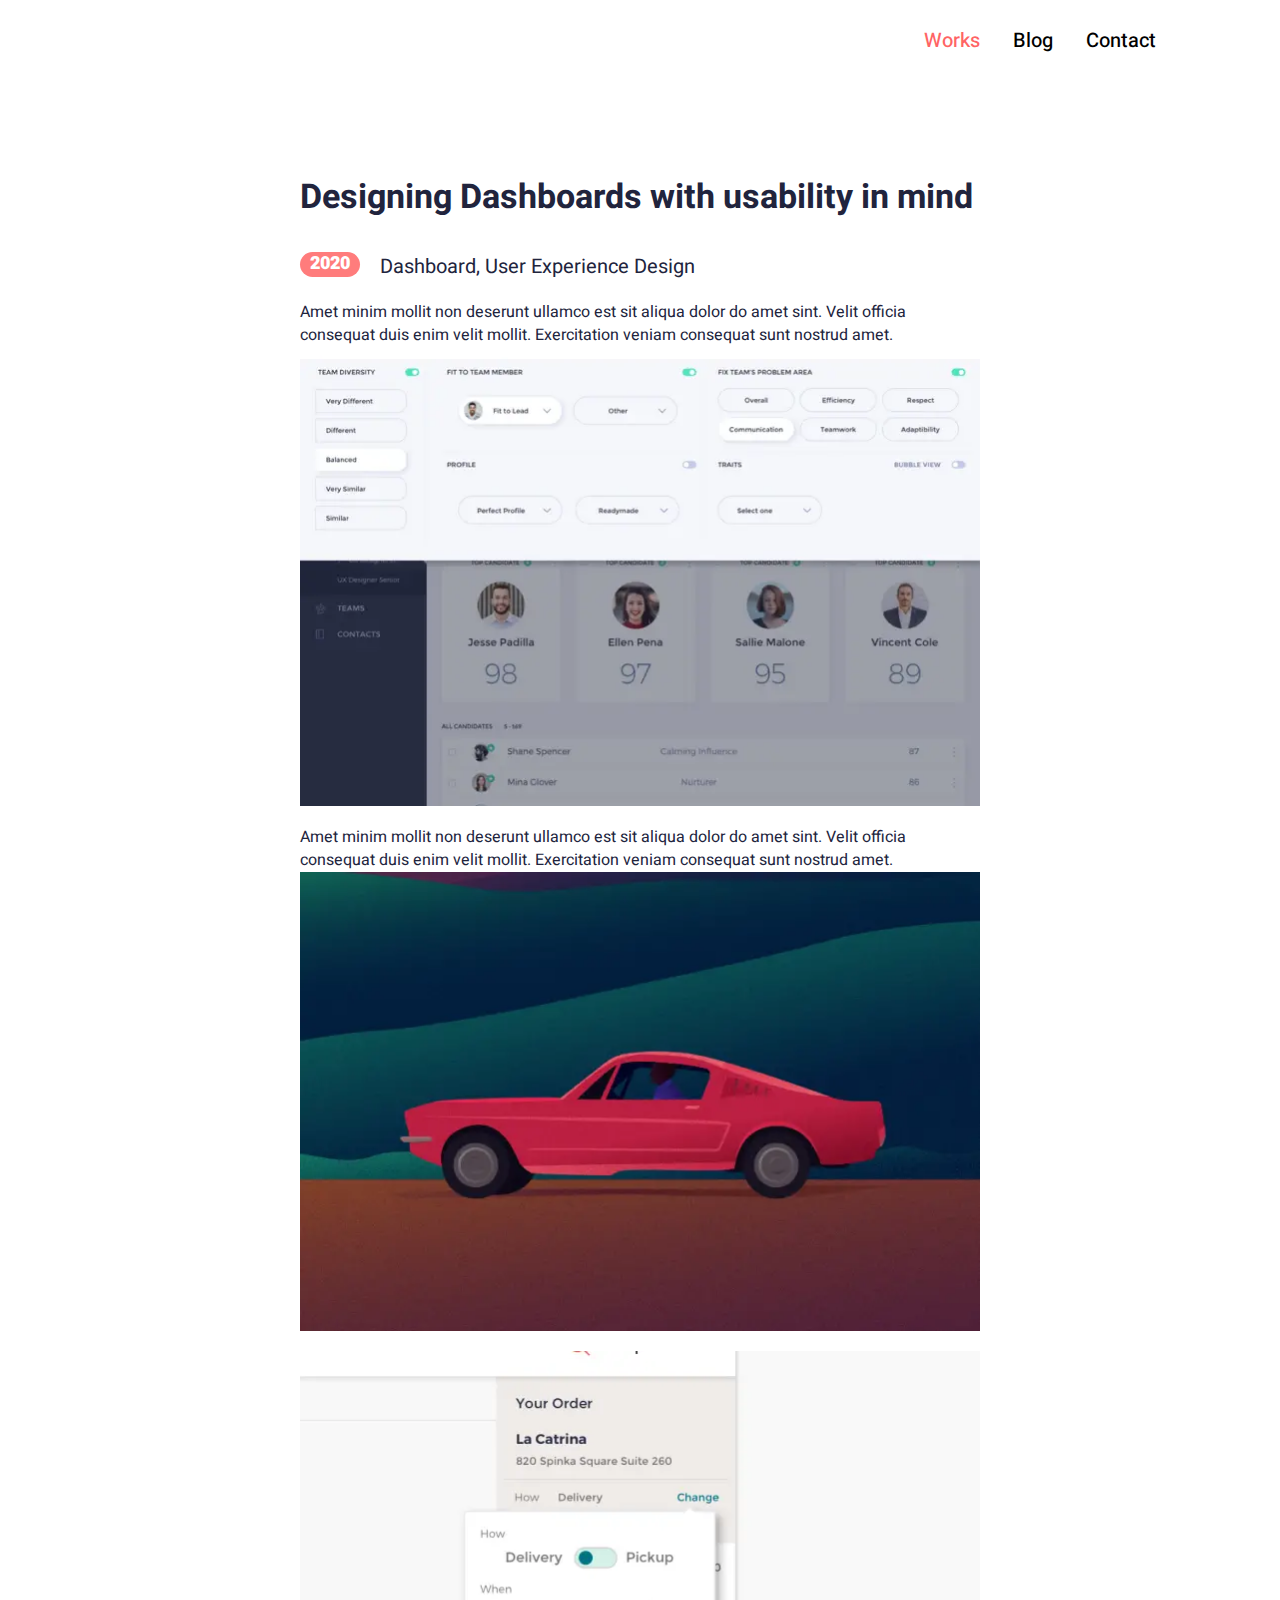
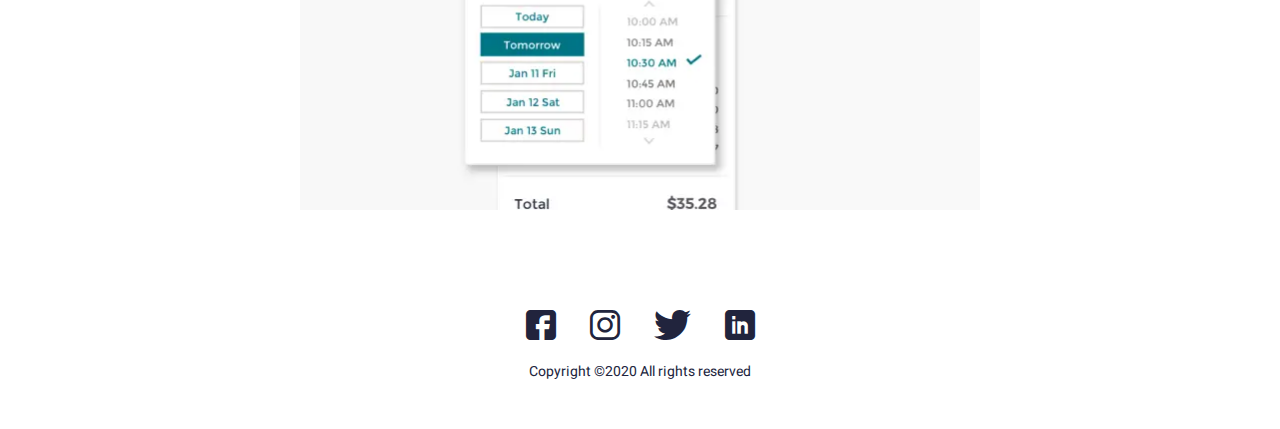
==== article.html @ 80a663d6 "John" ====
<!DOCTYPE html><html lang="en">	 <head>	<title>Article</title>	<meta charset="UTF-8">	<meta name="format-detection" content="telephone=no">	<link rel="stylesheet" href="css/style.min.css">	<link rel="shortcut icon" href="favicon.ico">	<!-- <meta name="robots" content="noindex, nofollow"> -->	<!-- <meta name="viewport" content="width=device-width, initial-scale=1.0, maximum-scale=1.0, user-scalable=0"> -->	<meta name="viewport" content="width=device-width, initial-scale=1.0"></head>	<body>		<div class="wrapper">			<!-- предположили, что это одна из работ. В меню нет такого пункта -->			<header class="header">	<div class="header__content">		<div class="header__menu menu">			<div class="menu__icon icon-menu">				<span></span>				<span></span>				<span></span>			</div>			<nav class="menu__body">				<ul class="menu__list">					<li><a href="works.html" class="menu__link _active">Works</a></li>					<li><a href="blog.html" class="menu__link ">Blog</a></li>					<li><a href="" class="menu__link ">Contact</a></li>				</ul>			</nav>		</div>	</div></header>			<main class="page">				<div class="article">					<h1 class="article__title">Designing Dashboards with usability in mind</h1>					<div class="article__info">						<div class="article__year">2020</div>						<div class="article__category">Dashboard, User Experience Design</div>					</div>					<div class="article__text text">						<p>Amet minim mollit non deserunt ullamco est sit aliqua dolor do amet sint. Velit officia consequat duis enim velit mollit. Exercitation veniam consequat sunt nostrud amet.						</p>						<picture><source srcset="img/article/1.webp" type="image/webp"><img src="img/article/1.jpg" alt=""></picture>						<p>Amet minim mollit non deserunt ullamco est sit aliqua dolor do amet sint. Velit officia consequat duis enim velit mollit. Exercitation veniam consequat sunt nostrud amet.</p>						<picture><source srcset="img/article/2.webp" type="image/webp"><img src="img/article/2.jpg" alt=""></picture>						<picture><source srcset="img/article/3.webp" type="image/webp"><img src="img/article/3.jpg" alt=""></picture>					</div>									</div>			</main>			<footer class="footer">	<div class="footer__content _container">		<div class="footer__social social">			<a href="" class="social__item _icon-fb"></a>			<a href="" class="social__item _icon-insta"></a>			<a href="" class="social__item _icon-twitter"></a>			<a href="" class="social__item _icon-linkedin"></a>		</div>		<div class="footer__copy">Copyright ©2020 All rights reserved</div>	</div></footer>		</div>				<!-- Swiper --><!-- <script src="https://unpkg.com/swiper/swiper-bundle.min.js"></script> --><script src="js/vendors.min.js"></script><script src="js/app.min.js"></script>	</body></html>
---- css/style.min.css ----
@charset "UTF-8";@import url(https://fonts.googleapis.com/css?family=Heebo:regular,500,700,900&display=swap);@font-face{font-family:icons;font-display:swap;src:url(../fonts/icons.woff) format("woff"),url(../fonts/icons.woff2) format("woff2");font-weight:400;font-style:normal}@font-face{font-family:icons;font-display:swap;src:url(../fonts/icons.woff) format("woff"),url(../fonts/icons.woff2#icons) format("woff2");font-weight:400;font-style:normal;font-display:block}[class*=" _icon-"]:before,[class^="_icon-"]:before{font-family:icons;font-style:normal;font-weight:400;font-variant:normal;text-transform:none;line-height:1;-webkit-font-smoothing:antialiased;-moz-osx-font-smoothing:grayscale}[class*=" _icon-"]:before,[class^="_icon-"]:before{display:block}._icon-fb:before{content:"\e905"}._icon-twitter:before{content:"\e906"}._icon-insta:before{content:"\e907"}._icon-linkedin:before{content:"\e908"}*{padding:0;margin:0;border:0}*,:after,:before{-webkit-box-sizing:border-box;box-sizing:border-box}:active,:focus{outline:0}a:active,a:focus{outline:0}aside,footer,header,nav,section{display:block}body,html{height:100%;min-width:320px}body{line-height:1;font-family:Heebo;-ms-text-size-adjust:100%;-moz-text-size-adjust:100%;-webkit-text-size-adjust:100%}button,input,textarea{font-family:Heebo}input::-ms-clear{display:none}button{cursor:pointer}button::-moz-focus-inner{padding:0;border:0}a,a:visited{text-decoration:none}a:hover{text-decoration:none}ul li{list-style:none}img{vertical-align:top}h1,h2,h3,h4,h5,h6{font-weight:inherit;font-size:inherit}body{color:#21243d;font-size:14px}body._lock{overflow:hidden}.wrapper{width:100%;min-height:100%;overflow:hidden;display:-webkit-box;display:-ms-flexbox;display:flex;-webkit-box-orient:vertical;-webkit-box-direction:normal;-ms-flex-direction:column;flex-direction:column}._container{max-width:856px;margin:0 auto}.btn{font-weight:500;font-size:20px;line-height:145%;-webkit-box-align:center;-ms-flex-align:center;align-items:center;-webkit-box-pack:center;-ms-flex-pack:center;justify-content:center;text-align:center;color:#fff;padding:0 20px;height:47px;background-color:#ff6464;border-radius:2px;display:-webkit-inline-box;display:-ms-inline-flexbox;display:inline-flex;-webkit-transition:background-color .3s ease 0s;-o-transition:background-color .3s ease 0s;transition:background-color .3s ease 0s}.btn._fw{width:100%}.select{position:relative}.select__item{position:relative}.select__title{color:#000;border:1px solid #d9d9d9;background-color:#fff;cursor:pointer;border-radius:4px}.select__value{display:-webkit-box;display:-ms-flexbox;display:flex;font-size:14px;height:30px;padding:0 15px;-webkit-box-align:center;-ms-flex-align:center;align-items:center;-webkit-box-pack:justify;-ms-flex-pack:justify;justify-content:space-between;-webkit-box-orient:horizontal;-webkit-box-direction:reverse;-ms-flex-direction:row-reverse;flex-direction:row-reverse}.select__value span{height:1em;overflow:hidden;display:-webkit-box;-webkit-line-clamp:1;-webkit-box-orient:vertical}.select__value:before{content:"";display:inline-block;-webkit-transition:all .3s ease 0s;-o-transition:all .3s ease 0s;transition:all .3s ease 0s;width:11px;height:7px;background:url(../img/icons/select.svg) center/100% no-repeat}.select__input{width:100%;background-color:transparent;height:100%}.select__options{color:#000;display:none;position:absolute;top:29px;border-radius:0 0 4px 4px;min-width:100%;left:0;background-color:#fff;border-top:0;border:1px solid #d9d9d9;border-top:0;font-size:14px;padding:10px 0 5px 0}.select__option{cursor:pointer;padding:5px 15px;margin:0}.select._active{z-index:5}.select._active .select__value:before{-webkit-transform:rotate(-180deg);-ms-transform:rotate(-180deg);transform:rotate(-180deg)}.select._active .select__options{display:block}input[type=email],input[type=tel],input[type=text],textarea{-webkit-appearance:none;-moz-appearance:none;appearance:none}.input{border-radius:0!important;width:100%;display:block;padding:0 20px}textarea.input{resize:none;padding:0 0}.checkbox{position:relative}.checkbox__input{position:absolute;width:0;height:0;opacity:0;visibility:hidden}.checkbox__input:checked+.checkbox__text:before{background:#fff url(../img/icons/check.svg) center no-repeat}.checkbox__text{display:-webkit-inline-box;display:-ms-inline-flexbox;display:inline-flex;-webkit-box-align:center;-ms-flex-align:center;align-items:center;position:relative;font-size:16px;color:#fff;letter-spacing:-.3px;line-height:calc(20 / 16);cursor:pointer}.checkbox__text:before{content:"";-ms-flex-item-align:start;align-self:flex-start;margin:0 14px 0 0;-webkit-box-flex:0;-ms-flex:0 0 20px;flex:0 0 20px;left:0;top:0;width:20px;height:18px;background:#fff;border:1px solid #a7a9ac}.checkbox a{color:#fff;text-decoration:underline}.checkbox._error .checkbox__text:before{border:1px solid #ee1212}.options{display:-webkit-box;display:-ms-flexbox;display:flex;-webkit-box-orient:vertical;-webkit-box-direction:normal;-ms-flex-direction:column;flex-direction:column;-webkit-box-align:start;-ms-flex-align:start;align-items:flex-start}.options__item{position:relative;cursor:pointer}.options__input{position:absolute;width:0;height:0;opacity:0;left:0;top:0;visibility:hidden}.options__input:checked+.options__text:after{-webkit-transform:scale(1);-ms-transform:scale(1);transform:scale(1)}.options__text{display:-webkit-inline-box;display:-ms-inline-flexbox;display:inline-flex;-webkit-box-align:center;-ms-flex-align:center;align-items:center;position:relative;font-size:16px;color:#fff;letter-spacing:-.3px;line-height:calc(20 / 16)}.options__text:before{content:"";-ms-flex-item-align:start;align-self:flex-start;margin:0 14px 0 0;-webkit-box-flex:0;-ms-flex:0 0 20px;flex:0 0 20px;left:0;top:0;border-radius:50%;width:20px;height:18px;background:#fff;border:1px solid #a7a9ac}.options__text:after{content:"";-webkit-transition:all .3s ease 0s;-o-transition:all .3s ease 0s;transition:all .3s ease 0s;-webkit-transform:scale(0);-ms-transform:scale(0);transform:scale(0);width:10px;height:10px;border-radius:50%;background-color:#77243a;position:absolute;left:5px;top:4px}.rating{display:-webkit-box;display:-ms-flexbox;display:flex;-webkit-box-align:end;-ms-flex-align:end;align-items:flex-end;font-size:40px;line-height:.75;-webkit-transition:opacity .3s ease 0s;-o-transition:opacity .3s ease 0s;transition:opacity .3s ease 0s}.rating.rating_sending{opacity:.2}.rating.rating_set .rating__active,.rating.rating_set .rating__item{cursor:pointer}.rating__body{position:relative}.rating__body::before{content:"★★★★★";display:block}.rating__active{position:absolute;width:0%;height:100%;top:0;left:0;overflow:hidden}.rating__active::before{content:"★★★★★";position:absolute;width:100%;height:100%;top:0;left:0;color:#ffd300}.rating__items{display:-webkit-box;display:-ms-flexbox;display:flex;position:absolute;width:100%;height:100%;top:0;left:0}.rating__item{-webkit-box-flex:0;-ms-flex:0 0 20%;flex:0 0 20%;height:100%;opacity:0}.rating__value{font-size:50%;line-height:1;padding:0 0 0 10px}.quantity{width:88px;height:40px;display:-webkit-box;display:-ms-flexbox;display:flex;border:1px solid rgba(166,166,166,.45)}.quantity__button{-webkit-box-flex:0;-ms-flex:0 0 30px;flex:0 0 30px;position:relative;cursor:pointer}.quantity__button::after,.quantity__button::before{content:"";position:absolute;top:50%;left:50%;-webkit-transition:all .3s ease 0s;-o-transition:all .3s ease 0s;transition:all .3s ease 0s;margin:0 0 0 -4.5px;background-color:#a6a6a6;width:9px;height:1px}.quantity__button_plus::before{-webkit-transform:rotate(-90deg);-ms-transform:rotate(-90deg);transform:rotate(-90deg)}.quantity__input{-webkit-box-flex:1;-ms-flex:1 1 auto;flex:1 1 auto}.quantity__input input{height:100%;color:#a6a6a6;font-size:12px;width:100%;text-align:center}.title{font-weight:700;font-size:44px;line-height:136.36364%}.text,.text p{font-size:16px;line-height:143.75%}.title-posts{font-size:22px;line-height:104.54545%}.row:after{display:block;content:"";clear:both}.rub:after{content:"₽"}ol.counter{list-style-type:none;counter-reset:item}ol.counter li{position:relative;padding:0 0 0 45px}ol.counter li:before{counter-increment:item;content:counter(item);position:absolute;left:0;top:0;color:#818181;font-size:14px;font-weight:700;text-align:center;line-height:26px;border-radius:50%;width:28px;height:28px;border:1px solid #4274bb}.ellipsis{display:block;overflow:hidden;width:100%;white-space:nowrap;-o-text-overflow:ellipsis;text-overflow:ellipsis}.es{overflow:hidden;white-space:nowrap;-o-text-overflow:ellipsis;text-overflow:ellipsis}.table{display:table;font-size:0;width:100%}.trow{display:table-row}.cell{display:table-cell}.cell.full{width:100%}._ibg{position:relative}._ibg img{position:absolute;width:100%;height:100%;top:0;left:0;-o-object-fit:cover;object-fit:cover}body.ie ._ibg{background-position:center;background-size:cover;background-repeat:no-repeat}body.ie ._ibg img{width:0;height:0;opacity:0;visibility:hidden}._video{position:relative;overflow:hidden;height:0;padding-bottom:56.25%}._video embed,._video iframe,._video object,._video video{position:absolute;top:0;left:0;width:100%;height:100%}.videobg embed,.videobg iframe,.videobg object,.videobg video{position:fixed;top:50%;left:50%;min-width:100%;min-height:100%;width:auto;height:auto;z-index:-100;-webkit-transform:translateX(-50%) translateY(-50%);-ms-transform:translateX(-50%) translateY(-50%);transform:translateX(-50%) translateY(-50%);background-size:cover}._more-content{-webkit-transition:all .3s ease 0s;-o-transition:all .3s ease 0s;transition:all .3s ease 0s;overflow:hidden}._more-link{cursor:pointer}._more-link span{font-style:normal}._more-link span:first-child{display:block}._more-link span:last-child{display:none}._more-link._active span{font-style:normal}._more-link._active span:first-child{display:none}._more-link._active span:last-child{display:block}#map{background:url(../img/icons/loading.gif) center/50px no-repeat}._swiper{overflow:hidden}._swiper .swiper-wrapper{width:100%;height:100%;-webkit-box-sizing:content-box;box-sizing:content-box;display:-webkit-box;display:-ms-flexbox;display:flex;position:relative}._swiper.swiper-container-vertical .swiper-wrapper{-webkit-box-orient:vertical;-webkit-box-direction:normal;-ms-flex-direction:column;flex-direction:column}._swiper.swiper-container-autoheight .swiper-wrapper{-webkit-box-align:start;-ms-flex-align:start;align-items:flex-start}.swiper-container-initialized .swiper-slide{-ms-flex-negative:0;flex-shrink:0}.swiper-container-android .swiper-slide,.swiper-container-android .swiper-wrapper{-webkit-transform:translate3d(0,0,0);transform:translate3d(0,0,0)}.swiper-button-lock{display:none!important}._tabs-block{display:none}._tabs-block._active{display:block}.mirror{-webkit-transform:scale(-1,1);-ms-transform:scale(-1,1);transform:scale(-1,1)}.nicescroll-rails{z-index:1000!important}._custom-scroll{position:fixed;right:0;top:0;width:3px;height:100%;z-index:1000}._custom-scroll__line{background-color:rgba(0,0,0,.5);border-radius:3px 0 0 3px;position:relative;left:0;top:0;width:100%}.popup{-webkit-overflow-scrolling:touch;z-index:100;padding:30px 10px;position:fixed;top:0;left:0;width:100%;height:100%;-webkit-transition:visibility .8s ease 0s;-o-transition:visibility .8s ease 0s;transition:visibility .8s ease 0s;visibility:hidden}.popup::before{content:"";background-color:rgba(0,0,0,.9);position:fixed;width:100%;height:100%;top:0;left:0;opacity:0;-webkit-transition:opacity .8s ease 0s;-o-transition:opacity .8s ease 0s;transition:opacity .8s ease 0s}.popup.show{visibility:visible;overflow:auto}.popup.show::before{opacity:1}.popup.show .popup__body{-webkit-transform:scale(1);-ms-transform:scale(1);transform:scale(1)}.popup._active{overflow:auto;visibility:visible}.popup._active::before{opacity:1}.popup._active .popup__body{-webkit-transition:all .3s ease .2s;-o-transition:all .3s ease .2s;transition:all .3s ease .2s;-webkit-transform:scale(1);-ms-transform:scale(1);transform:scale(1)}.popup__content{display:-webkit-box;display:-ms-flexbox;display:flex;-webkit-box-orient:vertical;-webkit-box-direction:normal;-ms-flex-direction:column;flex-direction:column;-webkit-box-align:center;-ms-flex-align:center;align-items:center;min-height:100%;-webkit-box-flex:1;-ms-flex:1 1 auto;flex:1 1 auto;width:100%;display:flex;-webkit-box-pack:center;-ms-flex-pack:center;justify-content:center;align-items:center}.popup__body{-webkit-transform:scale(0);-ms-transform:scale(0);transform:scale(0);-webkit-transition:all .3s ease 0s;-o-transition:all .3s ease 0s;transition:all .3s ease 0s;background-color:#fff;padding:50px;width:100%;max-width:800px}.popup__close{width:15px;height:15px;position:absolute;top:0;right:0;cursor:pointer;z-index:30;background:url(../img/icons/close.svg) 0 0 no-repeat}.header{position:relative;z-index:100}.header__content{max-width:1052px;padding:0 10px;margin:0 auto}.header__menu{height:82px;-webkit-box-align:center;-ms-flex-align:center;align-items:center;display:-webkit-box;display:-ms-flexbox;display:flex;padding:10px 0;-webkit-box-pack:end;-ms-flex-pack:end;justify-content:flex-end}.menu__list li{margin:0 0 30px 0}.menu__list li:last-child{margin:0}.menu__link{font-weight:500;font-size:20px;color:#000;-webkit-transition:color .3s ease 0s;-o-transition:color .3s ease 0s;transition:color .3s ease 0s}.menu__link._active{color:#ff6464}.icon-menu{display:none}.footer{text-align:center;padding:50px 0}.footer__social{margin:0 0 25px 0}.hello{padding:38px 0 70px 0}.hello__container{display:-webkit-box;display:-ms-flexbox;display:flex}.hello__content{-webkit-box-align:start;-ms-flex-align:start;align-items:flex-start;margin:18px 110px 0 0;-webkit-box-flex:1;-ms-flex:1 1 auto;flex:1 1 auto}.hello__content :last-child{margin-bottom:0}.hello__title{margin:0 0 25px 0}.hello__text{margin:0 0 35px 0}.hello__btn{margin:0 0 25px 0}.hello__avatar{-webkit-box-flex:0;-ms-flex:0 0 243px;flex:0 0 243px;height:243px;border-radius:50%;position:relative;overflow:hidden;-webkit-box-shadow:-5px 13px 0 0 #edf7fa;box-shadow:-5px 13px 0 0 #edf7fa}.hello__avatar img{max-width:100%}.recent-posts{background-color:#edf7fa;padding:25px 0 13px 0}.recent-posts__header{display:-webkit-box;display:-ms-flexbox;display:flex;margin:0 0 22px 0}.recent-posts__title{-webkit-box-flex:1;-ms-flex:1 1 auto;flex:1 1 auto;padding:0 20px 0 0}.recent-posts__view-all{-webkit-box-flex:0;-ms-flex:0 0 auto;flex:0 0 auto;font-size:16px;color:#00a8cc}.recent-posts__items{margin:0 -10px}.recent-posts__column{-webkit-box-flex:0;-ms-flex:0 1 50%;flex:0 1 50%;padding:0 10px;margin:0 0 17px 0}.recent-post{height:100%;background:#fff;-webkit-box-shadow:0 4px 10px rgba(187,225,250,.25);box-shadow:0 4px 10px rgba(187,225,250,.25);border-radius:4px;padding:20px}.recent-post :last-child{margin-bottom:0}.recent-post__title{display:inline-block;font-weight:700;font-size:26px;line-height:146.15385%;color:#21243d;-webkit-transition:color .3s ease 0s;-o-transition:color .3s ease 0s;transition:color .3s ease 0s;margin:0 0 17px 0}.recent-post__info{font-size:18px;line-height:144.44444%;margin:0 0 15px 0}.recent-post__info span{margin:0 10px}.recent-post__text{margin:0 0 15px 0}.featured-works{padding:30px 0 80px 0}.featured-works__title{margin:0 0 20px 0}.works__items{padding-bottom:60px}.works__item{padding:0 0 30px 0;border-bottom:1px solid #e0e0e0;margin:0 0 30px 0}.works__item:last-child{margin-bottom:0}.works__image{-webkit-box-flex:0;-ms-flex:0 0 246px;flex:0 0 246px;display:block;border-radius:6px;min-height:180px;overflow:hidden}.works__body{-webkit-box-flex:1;-ms-flex:1 1 auto;flex:1 1 auto}.works__main-title{margin:0 0 45px 0}.works__title{color:inherit;font-weight:700;font-size:30px;line-height:146.66667%;display:inline-block;margin:0 0 15px 0;-webkit-transition:color .3s ease 0s;-o-transition:color .3s ease 0s;transition:color .3s ease 0s}.works__title__info{display:-webkit-box;display:-ms-flexbox;display:flex;-webkit-box-align:center;-ms-flex-align:center;align-items:center;margin:0 0 15px 0}.works__title__year{background:#142850;border-radius:16px;height:25px;padding:0 10px;font-weight:900;font-size:18px;color:#fff;-webkit-box-align:center;-ms-flex-align:center;align-items:center;-webkit-box-pack:center;-ms-flex-pack:center;justify-content:center;display:-webkit-inline-box;display:-ms-inline-flexbox;display:inline-flex;margin:0 25px 0 0}.works__title__category{font-size:20px;line-height:145%;color:#8695a4}.blog{padding-bottom:50px}.blog__title{margin:0 0 50px 0}.blog__article-name{display:inline-block;margin:0 0 10px 0;font-weight:500;font-size:30px;line-height:146.66667%;color:inherit;-webkit-transition:color .3s ease 0s;-o-transition:color .3s ease 0s;transition:color .3s ease 0s}.blog__item{border-bottom:1px solid #e0e0e0;padding:0 0 30px 0;margin:0 0 30px 0}.blog__item:last-child{margin:0}.blog__info{display:-webkit-box;display:-ms-flexbox;display:flex;font-size:20px;margin:0 0 10px 0}.blog__separator{margin:0 15px}.blog__category{color:#8695a4}.article{max-width:700px;padding:0 10px 30px;margin:0 auto}.article__title{font-weight:700;font-size:34px;line-height:147.05882%;margin:0 0 30px 0}.article__info{display:-webkit-box;display:-ms-flexbox;display:flex;margin:0 0 20px 0}.article__year{display:-webkit-box;display:-ms-flexbox;display:flex;-webkit-box-align:center;-ms-flex-align:center;align-items:center;-webkit-box-pack:center;-ms-flex-pack:center;justify-content:center;color:#fff;font-weight:900;font-size:18px;height:25px;background-color:#ff7c7c;border-radius:16px;padding:0 10px}.article__category{-ms-flex-item-align:center;-ms-grid-row-align:center;align-self:center;font-size:20px;line-height:145%;margin:0 0 0 20px}.text img{max-width:100%;margin:0 0 20px 0}.page{-webkit-box-flex:1;-ms-flex:1 1 auto;flex:1 1 auto;padding:90px 0 0 0}.social{display:-webkit-box;display:-ms-flexbox;display:flex;-webkit-box-pack:center;-ms-flex-pack:center;justify-content:center;-webkit-box-align:center;-ms-flex-align:center;align-items:center}.social__item{-webkit-transition:color .3s ease 0s;-o-transition:color .3s ease 0s;transition:color .3s ease 0s;margin:0 17px;font-size:30px;color:inherit}@media (min-width:767.98px){.menu__list{display:-webkit-box;display:-ms-flexbox;display:flex}.menu__list li{margin:0 33px 0 0}.recent-posts__items{display:-webkit-box;display:-ms-flexbox;display:flex}.works__item{display:-webkit-box;display:-ms-flexbox;display:flex;-webkit-box-align:start;-ms-flex-align:start;align-items:flex-start}.works__body{padding:0 0 0 18px}}@media (min-width:991.98px){.quantity__button:hover::after,.quantity__button:hover::before{background-color:rgba(0,0,0,.5)}.menu__link:hover{color:#ff6464}.recent-post__title:hover{color:#ff6464}.works__title:hover{color:#ff6464}.blog__article-name:hover{color:#ff6464}.social__item:hover{color:#ff6464}}@media (min-width:992px) and (min-width:767.98px){.btn:hover{background-color:#aa3e3e}}@media (min-width:992px){.select__option:hover{background:#d9d9d9}.checkbox a:hover{text-decoration:none}}@media (max-width:991.98px){._container{max-width:750px}.select__title{font-size:18px}.select__options{font-size:18px}}@media (max-width:868px){.hello{padding:0 0 70px 0}.hello__content{margin:18px 50px 0 0}}@media (max-width:767.98px){._container{max-width:none;padding:0 10px}.title{font-size:32px}.title-posts{font-size:18px;text-align:center}.header__menu{height:50px}.menu__body{-webkit-transform:translate(0,-100%);-ms-transform:translate(0,-100%);transform:translate(0,-100%);position:fixed;width:100%;height:100%;top:0;left:0;overflow:auto;padding:70px 10px 30px 10px;-webkit-transition:-webkit-transform .8s ease 0s;transition:-webkit-transform .8s ease 0s;-o-transition:transform .8s ease 0s;transition:transform .8s ease 0s;transition:transform .8s ease 0s,-webkit-transform .8s ease 0s;background-color:rgba(255,255,255,.9)}.menu__body._active{-webkit-transform:translate(0,0);-ms-transform:translate(0,0);transform:translate(0,0)}.menu__link{font-size:40px;display:block;text-align:center}.icon-menu{display:block;position:relative;width:30px;height:18px;cursor:pointer;z-index:5}.icon-menu span{-webkit-transition:all .3s ease 0s;-o-transition:all .3s ease 0s;transition:all .3s ease 0s;top:calc(50% - 1px);left:0;position:absolute;width:100%;height:2px;background-color:#000}.icon-menu span:first-child{top:0}.icon-menu span:last-child{top:auto;bottom:0}.icon-menu._active span{-webkit-transform:scale(0);-ms-transform:scale(0);transform:scale(0)}.icon-menu._active span:first-child{-webkit-transform:rotate(-45deg);-ms-transform:rotate(-45deg);transform:rotate(-45deg);top:calc(50% - 1px)}.icon-menu._active span:last-child{-webkit-transform:rotate(45deg);-ms-transform:rotate(45deg);transform:rotate(45deg);bottom:calc(50% - 1px)}.footer{padding:30px 0}.hello{padding:0 0 60px 0}.hello__container{-webkit-box-orient:vertical;-webkit-box-direction:reverse;-ms-flex-direction:column-reverse;flex-direction:column-reverse;text-align:center;-webkit-box-align:center;-ms-flex-align:center;align-items:center}.hello__content{margin:0}.hello__title{margin:0 0 20px 0}.hello__text{padding:0 15px;margin:0 0 25px 0}.hello__btn{margin:0 0 20px 0}.hello__avatar{width:170px;-webkit-box-flex:0;-ms-flex:0 0 170px;flex:0 0 170px;margin:0 0 40px 0}.recent-posts{padding:25px 0 23px 0}.recent-posts__view-all{display:none}.recent-post__title{font-size:22px;margin:0 0 10px 0}.recent-post{padding:15px}.recent-post__info{font-size:16px;margin:0 0 10px 0}.featured-works{padding:30px 0 30px 0}.featured-works__items{display:-webkit-box;display:-ms-flexbox;display:flex;overflow:auto}.featured-works__items .works__item{-webkit-box-flex:0;-ms-flex:0 0 90%;flex:0 0 90%;margin:0 15px 0 0}.works__items{padding-bottom:30px}.works__image{padding:0 0 67% 0;margin:0 0 17px 0}.works__main-title{margin:0 0 20px 0}.works__title{font-size:24px}.blog{padding-bottom:30px}.blog__title{margin:0 0 20px 0}.blog__article-name{font-size:26px}.blog__item{padding:0 0 25px 0;margin:0 0 25px 0}.blog__info{font-size:16px}.article__title{font-size:30px}.article__category{font-size:18px}.page{padding:30px 0 0 0}}
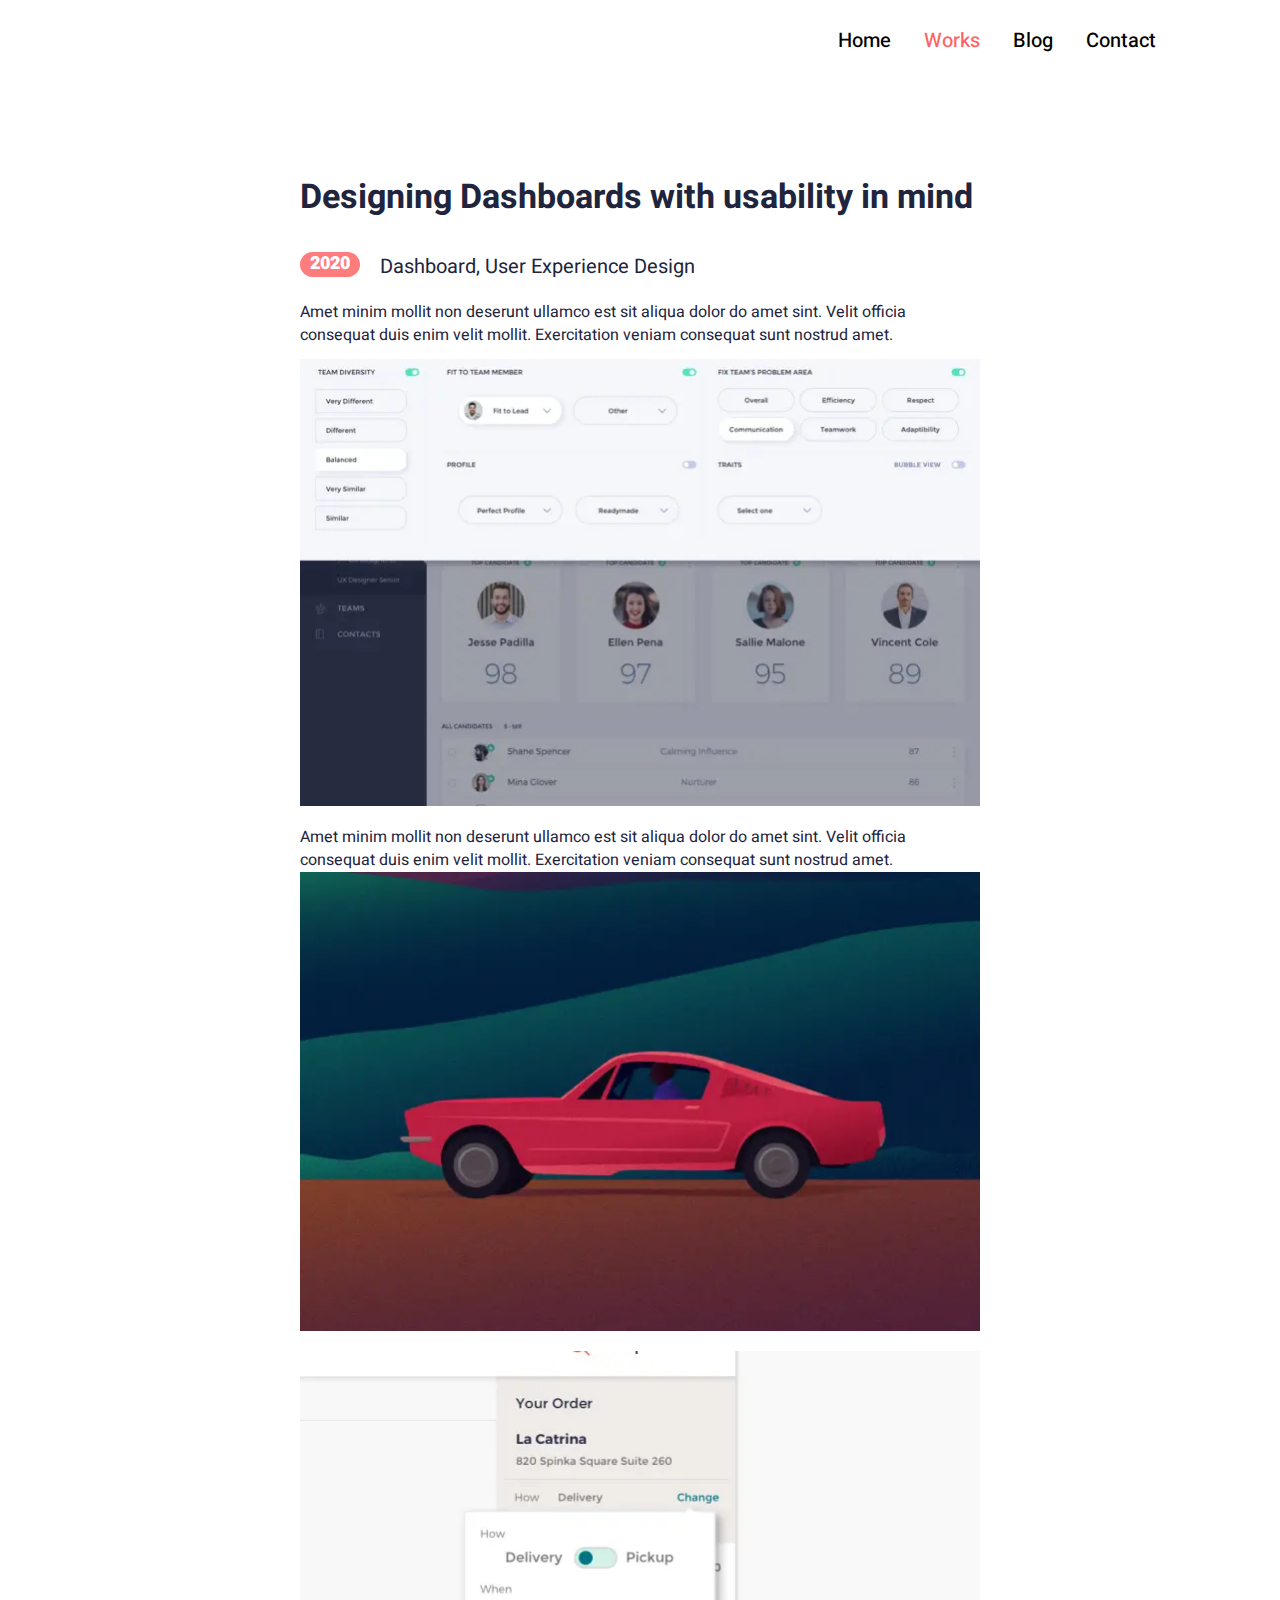
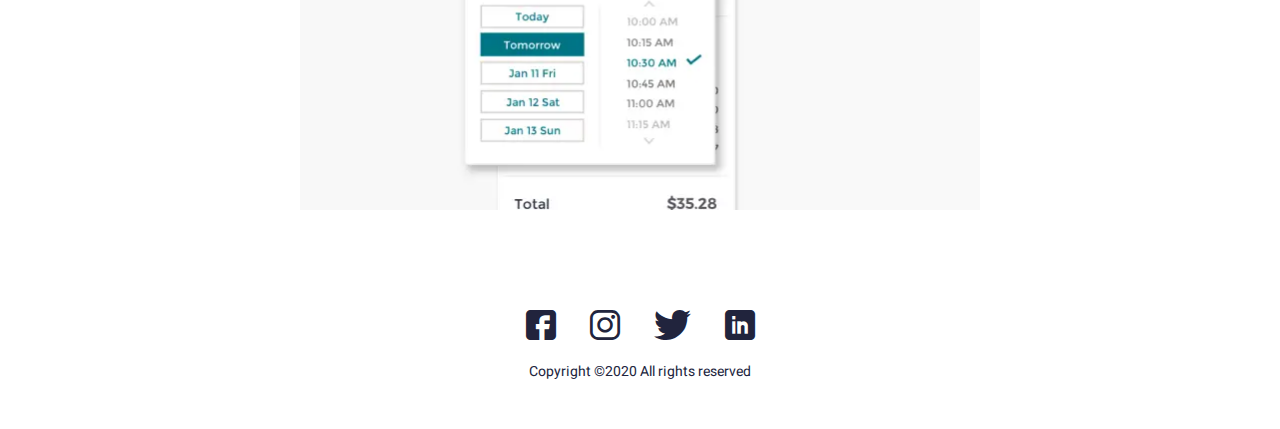
==== commit 12aab3d9: "Add files via upload" ====
--- a/article.html
+++ b/article.html
@@ -23,6 +23,7 @@
 			</div> 			<nav class="menu__body"> 				<ul class="menu__list">+					<li><a href="index.html" class="menu__link ">Home</a></li> 					<li><a href="works.html" class="menu__link _active">Works</a></li> 					<li><a href="blog.html" class="menu__link ">Blog</a></li> 					<li><a href="" class="menu__link ">Contact</a></li>